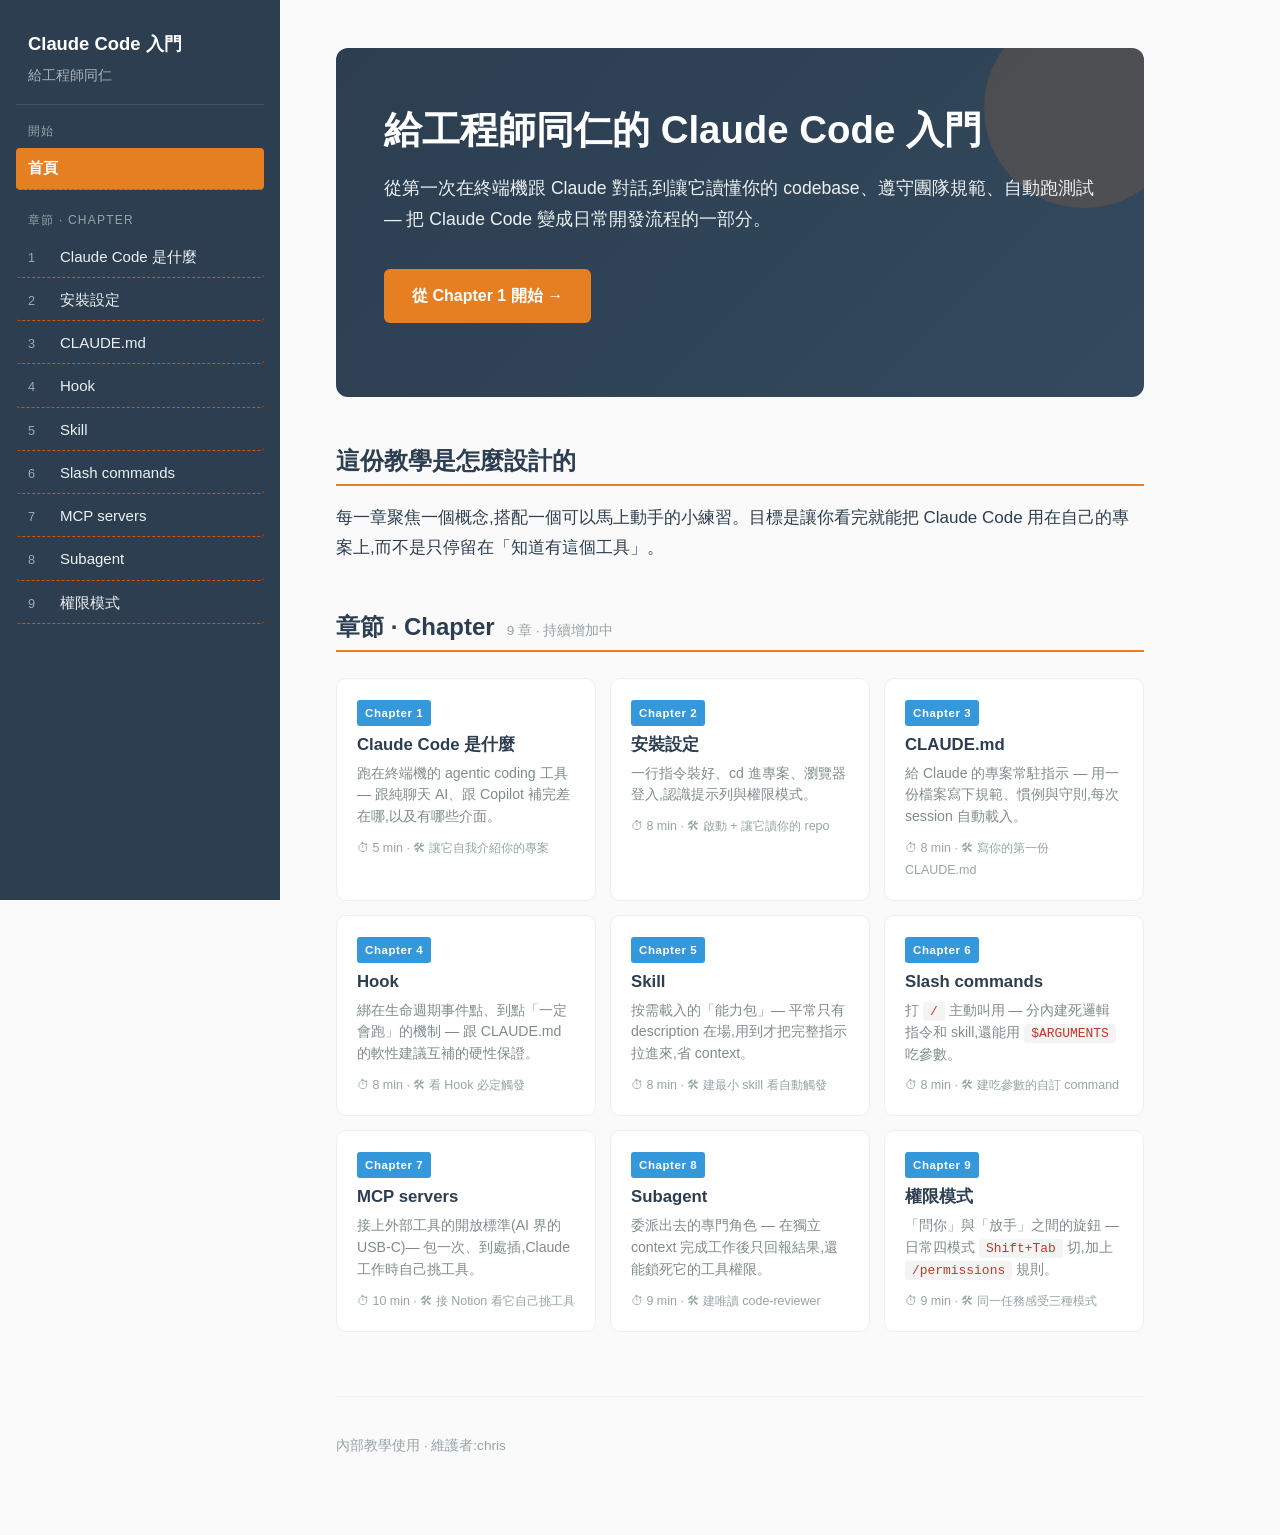
==== index.html @ eb7027cd "initial commit" ====
<!DOCTYPE html>
<html lang="zh-Hant">
<head>
  <meta charset="UTF-8">
  <meta name="viewport" content="width=device-width, initial-scale=1.0">
  <title>Claude Code 入門 — 給工程師同仁</title>
  <link rel="stylesheet" href="styles.css">
  <script src="script.js" defer></script>
</head>
<body>
<div class="site">

<aside class="sidebar">
  <a class="sidebar-brand" href="index.html">
    Claude Code 入門
    <small>給工程師同仁</small>
  </a>

  <div class="sidebar-section">
    <div class="sidebar-heading">開始</div>
    <a class="sidebar-link active" href="index.html">首頁</a>
  </div>

  <div class="sidebar-section">
    <div class="sidebar-heading">章節 · Chapter</div>
    <a class="sidebar-link" href="01-claude-code-是什麼.html"><span class="num">1</span>Claude Code 是什麼</a>
    <a class="sidebar-link" href="02-安裝設定.html"><span class="num">2</span>安裝設定</a>
    <a class="sidebar-link" href="03-claude-md.html"><span class="num">3</span>CLAUDE.md</a>
    <a class="sidebar-link" href="04-hook.html"><span class="num">4</span>Hook</a>
    <a class="sidebar-link" href="05-skill.html"><span class="num">5</span>Skill</a>
    <a class="sidebar-link" href="06-slash-commands.html"><span class="num">6</span>Slash commands</a>
    <a class="sidebar-link" href="07-mcp.html"><span class="num">7</span>MCP servers</a>
    <a class="sidebar-link" href="08-subagent.html"><span class="num">8</span>Subagent</a>
    <a class="sidebar-link" href="09-permission-modes.html"><span class="num">9</span>權限模式</a>
  </div>
</aside>

<main class="main">

<section class="hero">
  <h1>給工程師同仁的 Claude Code 入門</h1>
  <p>從第一次在終端機跟 Claude 對話,到讓它讀懂你的 codebase、遵守團隊規範、自動跑測試 — 把 Claude Code 變成日常開發流程的一部分。</p>
  <p style="margin-top: 18px;">
    <a class="btn" href="01-claude-code-是什麼.html">從 Chapter 1 開始 →</a>
  </p>
</section>

<section>
  <h2>這份教學是怎麼設計的</h2>
  <p>每一章聚焦一個概念,搭配一個可以馬上動手的小練習。目標是讓你看完就能把 Claude Code 用在自己的專案上,而不是只停留在「知道有這個工具」。</p>
</section>

<section class="section-block">
  <h2>章節 · Chapter <span class="duration">9 章 · 持續增加中</span></h2>
  <div class="lesson-grid">

    <a class="lesson-card partA" href="01-claude-code-是什麼.html">
      <span class="badge">Chapter 1</span>
      <h3>Claude Code 是什麼</h3>
      <div class="desc">跑在終端機的 agentic coding 工具 — 跟純聊天 AI、跟 Copilot 補完差在哪,以及有哪些介面。</div>
      <div class="meta">⏱ 5 min · 🛠 讓它自我介紹你的專案</div>
    </a>

    <a class="lesson-card partA" href="02-安裝設定.html">
      <span class="badge">Chapter 2</span>
      <h3>安裝設定</h3>
      <div class="desc">一行指令裝好、cd 進專案、瀏覽器登入,認識提示列與權限模式。</div>
      <div class="meta">⏱ 8 min · 🛠 啟動 + 讓它讀你的 repo</div>
    </a>

    <a class="lesson-card partA" href="03-claude-md.html">
      <span class="badge">Chapter 3</span>
      <h3>CLAUDE.md</h3>
      <div class="desc">給 Claude 的專案常駐指示 — 用一份檔案寫下規範、慣例與守則,每次 session 自動載入。</div>
      <div class="meta">⏱ 8 min · 🛠 寫你的第一份 CLAUDE.md</div>
    </a>

    <a class="lesson-card partA" href="04-hook.html">
      <span class="badge">Chapter 4</span>
      <h3>Hook</h3>
      <div class="desc">綁在生命週期事件點、到點「一定會跑」的機制 — 跟 CLAUDE.md 的軟性建議互補的硬性保證。</div>
      <div class="meta">⏱ 8 min · 🛠 看 Hook 必定觸發</div>
    </a>

    <a class="lesson-card partA" href="05-skill.html">
      <span class="badge">Chapter 5</span>
      <h3>Skill</h3>
      <div class="desc">按需載入的「能力包」— 平常只有 description 在場,用到才把完整指示拉進來,省 context。</div>
      <div class="meta">⏱ 8 min · 🛠 建最小 skill 看自動觸發</div>
    </a>

    <a class="lesson-card partA" href="06-slash-commands.html">
      <span class="badge">Chapter 6</span>
      <h3>Slash commands</h3>
      <div class="desc">打 <code>/</code> 主動叫用 — 分內建死邏輯指令和 skill,還能用 <code>$ARGUMENTS</code> 吃參數。</div>
      <div class="meta">⏱ 8 min · 🛠 建吃參數的自訂 command</div>
    </a>

    <a class="lesson-card partA" href="07-mcp.html">
      <span class="badge">Chapter 7</span>
      <h3>MCP servers</h3>
      <div class="desc">接上外部工具的開放標準(AI 界的 USB-C)— 包一次、到處插,Claude 工作時自己挑工具。</div>
      <div class="meta">⏱ 10 min · 🛠 接 Notion 看它自己挑工具</div>
    </a>

    <a class="lesson-card partA" href="08-subagent.html">
      <span class="badge">Chapter 8</span>
      <h3>Subagent</h3>
      <div class="desc">委派出去的專門角色 — 在獨立 context 完成工作後只回報結果,還能鎖死它的工具權限。</div>
      <div class="meta">⏱ 9 min · 🛠 建唯讀 code-reviewer</div>
    </a>

    <a class="lesson-card partA" href="09-permission-modes.html">
      <span class="badge">Chapter 9</span>
      <h3>權限模式</h3>
      <div class="desc">「問你」與「放手」之間的旋鈕 — 日常四模式 <code>Shift+Tab</code> 切,加上 <code>/permissions</code> 規則。</div>
      <div class="meta">⏱ 9 min · 🛠 同一任務感受三種模式</div>
    </a>

  </div>
</section>

<div class="footer">
  <p>內部教學使用 · 維護者:chris</p>
</div>

</main>
</div>
</body>
</html>
---- styles.css ----
/* ============================================================
   Cowork 教學 — 共用樣式
   配色: 深藍 #2C3E50 / 橘 #E67E22 / 灰 #ECF0F1
   ============================================================ */

/* === Reset === */
*, *::before, *::after { box-sizing: border-box; margin: 0; padding: 0; }

html {
  font-size: 16px;
  scroll-behavior: smooth;
  -webkit-font-smoothing: antialiased;
}

body {
  font-family: -apple-system, BlinkMacSystemFont, "PingFang TC", "Microsoft JhengHei",
               "Segoe UI", "Helvetica Neue", Arial, sans-serif;
  color: #2C3E50;
  background: #FAFAFA;
  line-height: 1.75;
  font-size: 17px;
}

/* === Layout === */
.site {
  display: grid;
  grid-template-columns: 280px 1fr;
  min-height: 100vh;
}

.sidebar {
  background: #2C3E50;
  color: #ECF0F1;
  padding: 28px 16px;
  position: sticky;
  top: 0;
  height: 100vh;
  overflow-y: auto;
  font-size: 15px;
}

.main {
  padding: 48px 56px 64px;
  max-width: 920px;
  width: 100%;
}

/* === Sidebar === */
.sidebar-brand {
  display: block;
  font-size: 1.15rem;
  font-weight: 700;
  color: #FFF;
  text-decoration: none;
  padding: 0 12px 16px;
  border-bottom: 1px solid rgba(255,255,255,0.1);
  margin-bottom: 16px;
}

.sidebar-brand small {
  display: block;
  font-weight: 400;
  font-size: 0.75em;
  opacity: 0.6;
  margin-top: 4px;
}

.sidebar-section {
  margin-bottom: 20px;
}

.sidebar-heading {
  font-size: 0.75rem;
  text-transform: uppercase;
  letter-spacing: 0.1em;
  color: #95A5A6;
  padding: 0 12px;
  margin-bottom: 6px;
}

.sidebar-link {
  display: block;
  padding: 7px 12px;
  color: #ECF0F1;
  text-decoration: none;
  border-radius: 4px;
  margin: 2px 0;
  transition: background 0.15s;
}

.sidebar-link:hover {
  background: rgba(255,255,255,0.08);
  color: #FFF;
}

.sidebar-link.active {
  background: #E67E22;
  color: #FFF;
  font-weight: 600;
}

.sidebar-link .num {
  display: inline-block;
  width: 32px;
  font-size: 0.85em;
  opacity: 0.6;
  font-variant-numeric: tabular-nums;
}

.sidebar-link.active .num {
  opacity: 1;
}

/* 尚未上線的章節 (Part A/B 後續會補) */
span.sidebar-link, .sidebar-link.disabled {
  color: #5D7080;
  cursor: not-allowed;
  display: block;
  padding: 7px 12px;
  margin: 2px 0;
  border-radius: 4px;
}

span.sidebar-link:hover, .sidebar-link.disabled:hover {
  background: transparent;
  color: #5D7080;
}

span.sidebar-link::after, .sidebar-link.disabled::after {
  content: " (待補)";
  font-size: 0.78em;
  opacity: 0.6;
}

/* === Typography === */
h1, h2, h3, h4 {
  font-weight: 700;
  line-height: 1.35;
  color: #2C3E50;
}

h1 {
  font-size: 2rem;
  margin-bottom: 0.3em;
}

h1 .chapter-label {
  display: block;
  font-size: 0.9rem;
  font-weight: 500;
  color: #E67E22;
  letter-spacing: 0.05em;
  margin-bottom: 4px;
}

h2 {
  font-size: 1.5rem;
  margin: 2em 0 0.6em;
  padding-bottom: 0.3em;
  border-bottom: 2px solid #E67E22;
}

h3 {
  font-size: 1.2rem;
  margin: 1.6em 0 0.5em;
}

h4 {
  font-size: 1.05rem;
  margin: 1.3em 0 0.4em;
}

p {
  margin: 1em 0;
}

ul, ol {
  margin: 1em 0 1em 1.6em;
}

li {
  margin: 0.35em 0;
}

a {
  color: #D35400;
  text-decoration: none;
  border-bottom: 1px dashed #D35400;
  transition: all 0.15s;
}

a:hover {
  color: #E67E22;
  border-bottom-style: solid;
}

strong { color: #2C3E50; font-weight: 700; }

hr {
  border: none;
  border-top: 1px solid #ECF0F1;
  margin: 2em 0;
}

/* === Code === */
code {
  background: #F4F4F4;
  padding: 2px 7px;
  border-radius: 3px;
  font-family: "JetBrains Mono", "SF Mono", Menlo, Consolas, monospace;
  font-size: 0.92em;
  color: #C0392B;
}

pre {
  background: #1B2632;
  color: #ECF0F1;
  padding: 18px 22px;
  border-radius: 8px;
  overflow-x: auto;
  margin: 1.2em 0;
  font-size: 0.92em;
  line-height: 1.6;
  position: relative;
}

pre code {
  background: none;
  color: inherit;
  padding: 0;
  font-size: inherit;
}

/* === Tables === */
table {
  width: 100%;
  border-collapse: collapse;
  margin: 1.2em 0;
  background: #FFF;
  border-radius: 6px;
  overflow: hidden;
  box-shadow: 0 1px 3px rgba(0,0,0,0.06);
}

th, td {
  padding: 12px 16px;
  text-align: left;
  border-bottom: 1px solid #ECF0F1;
  vertical-align: top;
}

th {
  background: #2C3E50;
  color: #FFF;
  font-weight: 600;
  font-size: 0.95em;
}

tr:last-child td { border-bottom: none; }

td code { font-size: 0.88em; }

/* === 色塊 (concept / exercise / warning / teacher / check) === */
.box {
  border-left: 4px solid;
  padding: 18px 22px 18px 24px;
  margin: 1.6em 0;
  border-radius: 0 6px 6px 0;
}

.box > *:first-child { margin-top: 0; }
.box > *:last-child { margin-bottom: 0; }

.box-title {
  font-weight: 700;
  font-size: 1.05rem;
  display: flex;
  align-items: center;
  gap: 8px;
  margin-bottom: 8px;
}

.box-concept  { background: #EBF5FB; border-color: #3498DB; }
.box-concept  .box-title { color: #21618C; }

.box-exercise { background: #FEF5E7; border-color: #E67E22; }
.box-exercise .box-title { color: #B9601A; }

.box-warning  { background: #FDEDEC; border-color: #E74C3C; }
.box-warning  .box-title { color: #A93226; }

.box-teacher  { background: #FFF9E6; border-color: #F1C40F; }
.box-teacher  .box-title { color: #927609; }

.box-check    { background: #E8F8F5; border-color: #27AE60; }
.box-check    .box-title { color: #1E7E47; }

.box-check ul { list-style: none; margin-left: 0; }
.box-check li::before {
  content: "☐ ";
  color: #27AE60;
  font-weight: 700;
  margin-right: 4px;
}

/* === Screenshot placeholder === */
.screenshot {
  background: repeating-linear-gradient(
    45deg,
    #F4F4F4,
    #F4F4F4 8px,
    #ECF0F1 8px,
    #ECF0F1 16px
  );
  border: 2px dashed #BDC3C7;
  padding: 56px 24px;
  margin: 1.2em 0;
  text-align: center;
  color: #7F8C8D;
  border-radius: 8px;
  font-style: italic;
}

.screenshot::before {
  content: "📷 ";
  font-style: normal;
  font-size: 1.5em;
  display: block;
  margin-bottom: 8px;
}

/* 當 .screenshot 內含真實圖片時, 切換成展示模式 */
.screenshot:has(img) {
  background: none;
  border: 1px solid #ECF0F1;
  padding: 8px;
  font-style: normal;
}

.screenshot:has(img)::before {
  display: none;
}

.screenshot img {
  max-width: 100%;
  height: auto;
  display: block;
  margin: 0 auto;
  border-radius: 6px;
}

.screenshot .caption {
  margin-top: 8px;
  font-size: 0.85em;
  color: #7F8C8D;
  text-align: center;
}

/* === Prompt block (give Claude this prompt) === */
.prompt {
  background: #FFF;
  border: 2px solid #2C3E50;
  border-radius: 8px;
  padding: 16px 20px;
  margin: 1.2em 0;
  font-family: -apple-system, "PingFang TC", "Microsoft JhengHei", sans-serif;
  position: relative;
}

.prompt::before {
  content: "💬 給 Claude 的指令";
  position: absolute;
  top: -11px;
  left: 16px;
  background: #2C3E50;
  color: #FFF;
  padding: 2px 10px;
  font-size: 0.78em;
  border-radius: 3px;
  letter-spacing: 0.05em;
}

.prompt p:first-of-type { margin-top: 0.5em; }

.copy-btn {
  position: absolute;
  top: -11px;
  right: 16px;
  background: #ECF0F1;
  border: 1px solid #BDC3C7;
  color: #2C3E50;
  padding: 2px 10px;
  border-radius: 3px;
  font-size: 0.78em;
  cursor: pointer;
  font-family: inherit;
  transition: all 0.15s;
  letter-spacing: 0.03em;
  line-height: 1.5;
}

.copy-btn:hover {
  background: #E67E22;
  color: #FFF;
  border-color: #E67E22;
}

.copy-btn.copied {
  background: #27AE60;
  color: #FFF;
  border-color: #27AE60;
}

/* <pre> 代碼區塊內的複製按鈕:深色底,放右上角內側 */
pre .copy-btn {
  top: 8px;
  right: 8px;
  background: rgba(255,255,255,0.12);
  border-color: rgba(255,255,255,0.25);
  color: #ECF0F1;
}

pre .copy-btn:hover {
  background: #E67E22;
  color: #FFF;
  border-color: #E67E22;
}

pre .copy-btn.copied {
  background: #27AE60;
  color: #FFF;
  border-color: #27AE60;
}

/* === 展開式區塊 (details/summary) === */
details {
  background: #FAFAFA;
  border: 1px solid #ECF0F1;
  border-radius: 8px;
  padding: 16px 22px;
  margin: 1.5em 0;
  transition: all 0.2s;
}

details[open] {
  background: #FFF;
  border-color: #E67E22;
  box-shadow: 0 2px 8px rgba(230, 126, 34, 0.08);
}

summary.homework-toggle,
details > summary {
  cursor: pointer;
  font-weight: 700;
  font-size: 1.08rem;
  color: #2C3E50;
  padding: 8px 0;
  list-style: none;
  outline: none;
  user-select: none;
  display: flex;
  align-items: center;
  gap: 10px;
}

summary::-webkit-details-marker {
  display: none;
}

summary::before {
  content: "▸";
  display: inline-block;
  color: #E67E22;
  transition: transform 0.15s;
  font-size: 0.9em;
}

details[open] > summary::before {
  transform: rotate(90deg);
}

summary:hover {
  color: #E67E22;
}

/* === Page nav (prev/next) === */
.page-nav {
  display: flex;
  justify-content: space-between;
  gap: 12px;
  margin: 64px 0 24px;
  padding-top: 32px;
  border-top: 1px solid #ECF0F1;
}

.page-nav a {
  flex: 1;
  padding: 16px 20px;
  background: #FFF;
  color: #2C3E50;
  border: 1px solid #ECF0F1;
  border-radius: 8px;
  text-decoration: none;
  border-bottom: 1px solid #ECF0F1;
  transition: all 0.15s;
}

.page-nav a:hover {
  border-color: #E67E22;
  color: #E67E22;
  transform: translateY(-1px);
}

.page-nav .label {
  display: block;
  font-size: 0.78em;
  color: #95A5A6;
  letter-spacing: 0.05em;
  margin-bottom: 4px;
}

.page-nav .title {
  display: block;
  font-weight: 600;
}

.page-nav .next { text-align: right; }

.page-nav .placeholder {
  flex: 1;
  background: transparent;
  border: none;
}

/* === Index / 首頁 專用 === */
.hero {
  background: linear-gradient(135deg, #2C3E50 0%, #34495E 100%);
  color: #FFF;
  padding: 56px 48px;
  border-radius: 12px;
  margin-bottom: 40px;
  position: relative;
  overflow: hidden;
}

.hero::after {
  content: "";
  position: absolute;
  right: -40px;
  top: -40px;
  width: 200px;
  height: 200px;
  background: rgba(230, 126, 34, 0.15);
  border-radius: 50%;
}

.hero h1 {
  color: #FFF;
  font-size: 2.4rem;
  margin-bottom: 12px;
  position: relative;
  z-index: 1;
}

.hero p {
  color: #ECF0F1;
  font-size: 1.1rem;
  position: relative;
  z-index: 1;
}

.hero .btn {
  margin-top: 16px;
  position: relative;
  z-index: 1;
}

.btn {
  display: inline-block;
  padding: 13px 28px;
  background: #E67E22;
  color: #FFF !important;
  text-decoration: none;
  border-radius: 6px;
  border: none;
  border-bottom: none;
  cursor: pointer;
  font-weight: 600;
  font-size: 1rem;
  transition: all 0.15s;
}

.btn:hover {
  background: #D35400;
  transform: translateY(-1px);
}

.btn-secondary {
  background: transparent;
  color: #FFF !important;
  border: 1px solid #FFF;
}

.btn-secondary:hover {
  background: rgba(255,255,255,0.1);
}

/* Learning map */
.section-block {
  margin: 48px 0;
}

.section-block h2 {
  display: flex;
  align-items: baseline;
  gap: 12px;
}

.section-block h2 .duration {
  font-size: 0.85rem;
  color: #95A5A6;
  font-weight: 400;
  border-bottom: none;
}

.lesson-grid {
  display: grid;
  grid-template-columns: repeat(auto-fill, minmax(220px, 1fr));
  gap: 14px;
  margin: 1.5em 0;
}

.lesson-card {
  display: block;
  background: #FFF;
  border: 1px solid #ECF0F1;
  border-radius: 10px;
  padding: 18px 20px;
  text-decoration: none;
  color: #2C3E50;
  transition: all 0.15s;
  border-bottom: 1px solid #ECF0F1;
}

.lesson-card:hover {
  transform: translateY(-2px);
  box-shadow: 0 6px 16px rgba(0,0,0,0.08);
  border-color: #E67E22;
  color: #2C3E50;
}

.lesson-card .badge {
  display: inline-block;
  padding: 3px 8px;
  background: #ECF0F1;
  color: #7F8C8D;
  font-size: 0.72rem;
  font-weight: 600;
  border-radius: 3px;
  margin-bottom: 8px;
  letter-spacing: 0.05em;
}

.lesson-card.partA .badge { background: #3498DB; color: #FFF; }
.lesson-card.partB .badge { background: #E67E22; color: #FFF; }
.lesson-card.appendix .badge { background: #95A5A6; color: #FFF; }

.lesson-card h3 {
  font-size: 1.05rem;
  margin: 0 0 6px;
}

.lesson-card .desc {
  font-size: 0.88rem;
  color: #7F8C8D;
  line-height: 1.55;
}

.lesson-card .meta {
  margin-top: 10px;
  font-size: 0.78rem;
  color: #95A5A6;
  display: flex;
  gap: 12px;
}

/* === Demo box (序章 用) === */
.demo-frame {
  background: #1B2632;
  color: #ECF0F1;
  border-radius: 12px;
  padding: 32px;
  margin: 1.5em 0;
  border: 1px solid #2C3E50;
}

.demo-frame .terminal-line {
  font-family: "JetBrains Mono", "SF Mono", Menlo, monospace;
  font-size: 0.95em;
  margin: 4px 0;
}

.demo-frame .user { color: #E67E22; }
.demo-frame .claude { color: #5DADE2; }

/* === 重點 callout (大字、強調) === */
.callout {
  font-size: 1.3rem;
  text-align: center;
  padding: 32px 24px;
  background: #FFF;
  border: 2px dashed #E67E22;
  border-radius: 12px;
  margin: 2em 0;
  color: #2C3E50;
  font-weight: 600;
  line-height: 1.5;
}

/* === Footer === */
.footer {
  margin-top: 64px;
  padding-top: 24px;
  border-top: 1px solid #ECF0F1;
  font-size: 0.85rem;
  color: #95A5A6;
}

/* === Responsive === */
@media (max-width: 900px) {
  .site { grid-template-columns: 1fr; }
  .sidebar {
    position: static;
    height: auto;
    padding: 16px;
    max-height: 60vh;
  }
  .main { padding: 24px 18px 48px; }
  .hero { padding: 32px 24px; }
  .hero h1 { font-size: 1.6rem; }
  h1 { font-size: 1.6rem; }
  h2 { font-size: 1.25rem; }
  .lesson-grid { grid-template-columns: 1fr; }
  .page-nav { flex-direction: column; }
}

/* === Print === */
@media print {
  .sidebar, .page-nav { display: none; }
  .main { max-width: 100%; padding: 0; }
}
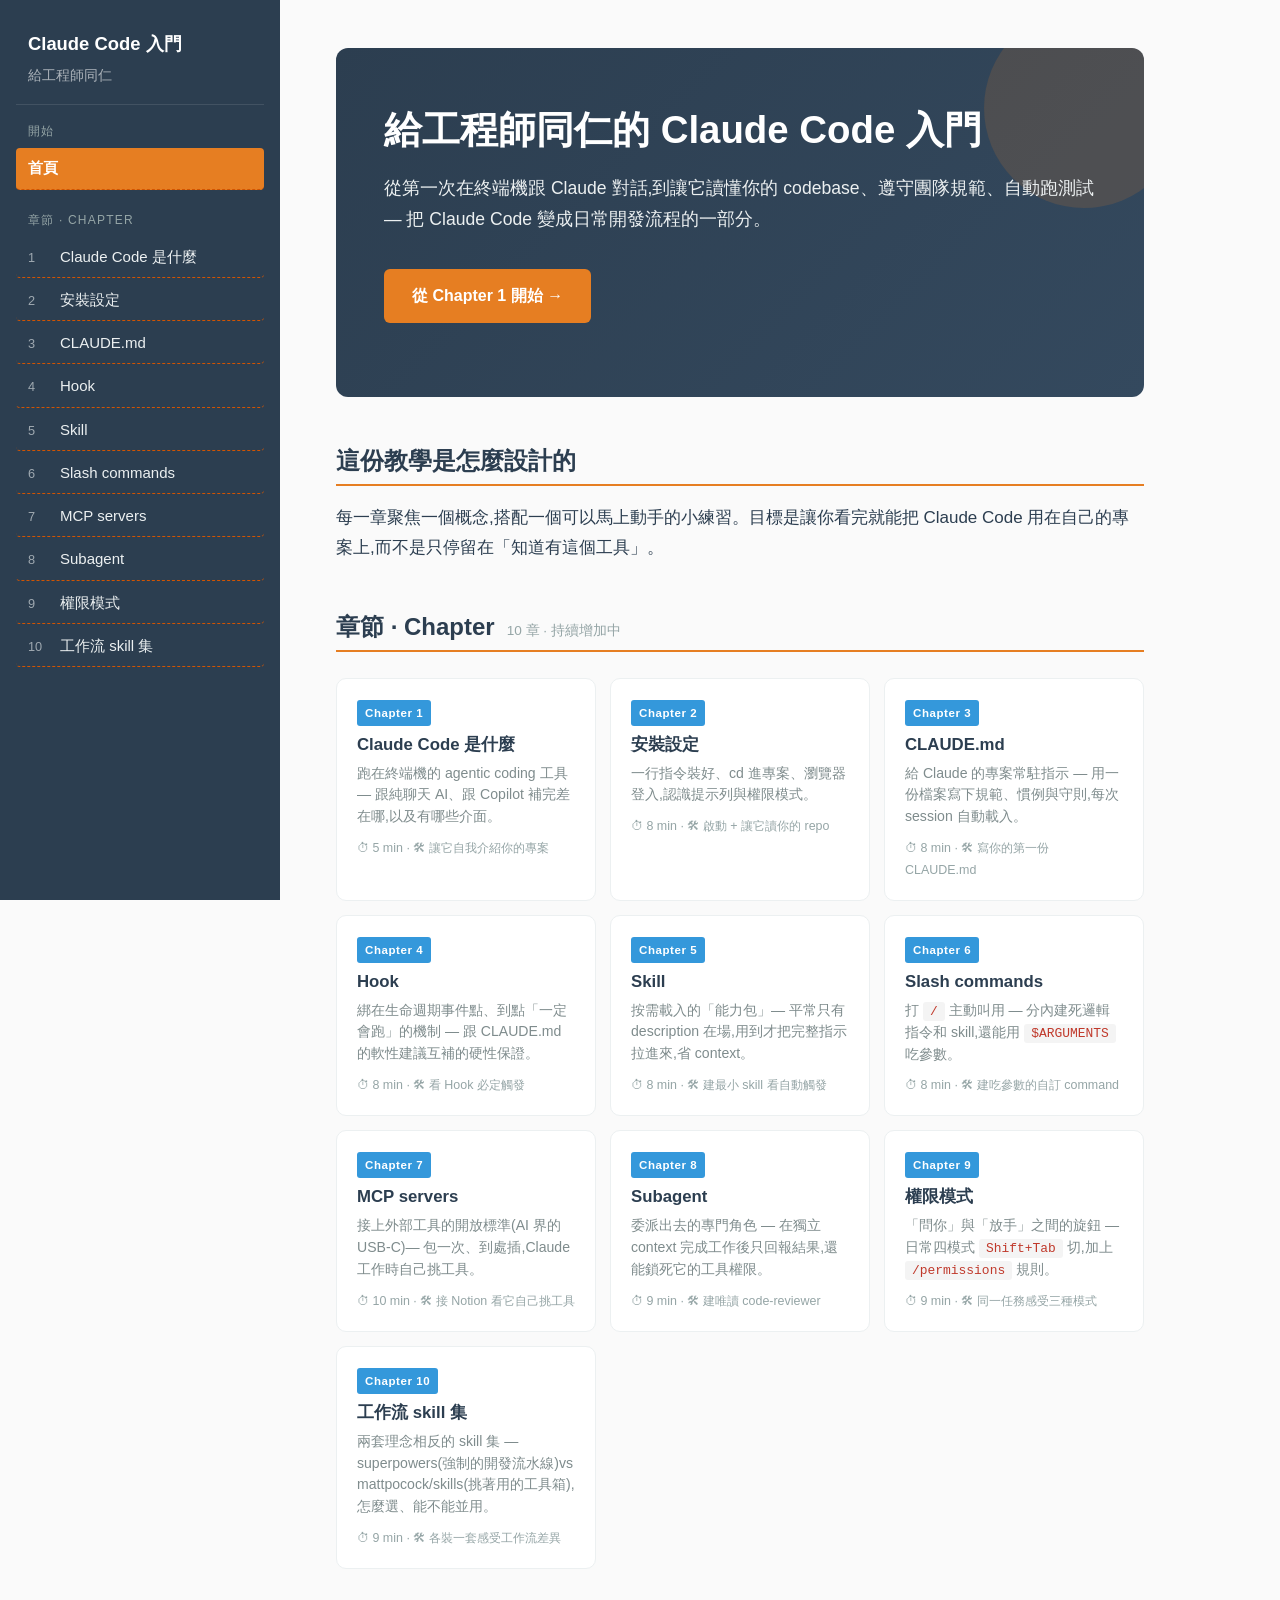
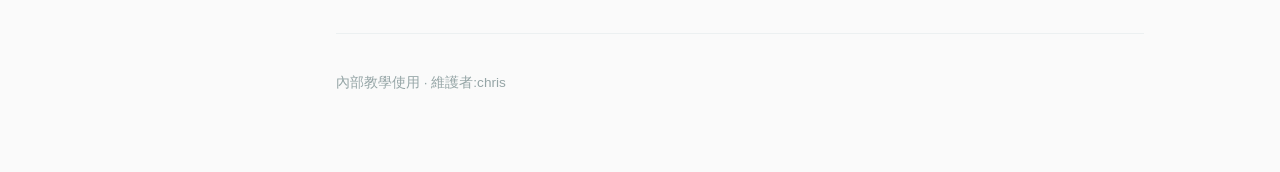
==== commit 9f70c4b1: "ch10" ====
--- a/index.html
+++ b/index.html
@@ -32,6 +32,7 @@
     <a class="sidebar-link" href="07-mcp.html"><span class="num">7</span>MCP servers</a>
     <a class="sidebar-link" href="08-subagent.html"><span class="num">8</span>Subagent</a>
     <a class="sidebar-link" href="09-permission-modes.html"><span class="num">9</span>權限模式</a>
+    <a class="sidebar-link" href="10-skill-工作流集.html"><span class="num">10</span>工作流 skill 集</a>
   </div>
 </aside>
 
@@ -51,7 +52,7 @@
 </section>
 
 <section class="section-block">
-  <h2>章節 · Chapter <span class="duration">9 章 · 持續增加中</span></h2>
+  <h2>章節 · Chapter <span class="duration">10 章 · 持續增加中</span></h2>
   <div class="lesson-grid">
 
     <a class="lesson-card partA" href="01-claude-code-是什麼.html">
@@ -117,6 +118,13 @@
       <div class="meta">⏱ 9 min · 🛠 同一任務感受三種模式</div>
     </a>
 
+    <a class="lesson-card partA" href="10-skill-工作流集.html">
+      <span class="badge">Chapter 10</span>
+      <h3>工作流 skill 集</h3>
+      <div class="desc">兩套理念相反的 skill 集 — superpowers(強制的開發流水線)vs mattpocock/skills(挑著用的工具箱),怎麼選、能不能並用。</div>
+      <div class="meta">⏱ 9 min · 🛠 各裝一套感受工作流差異</div>
+    </a>
+
   </div>
 </section>
 
